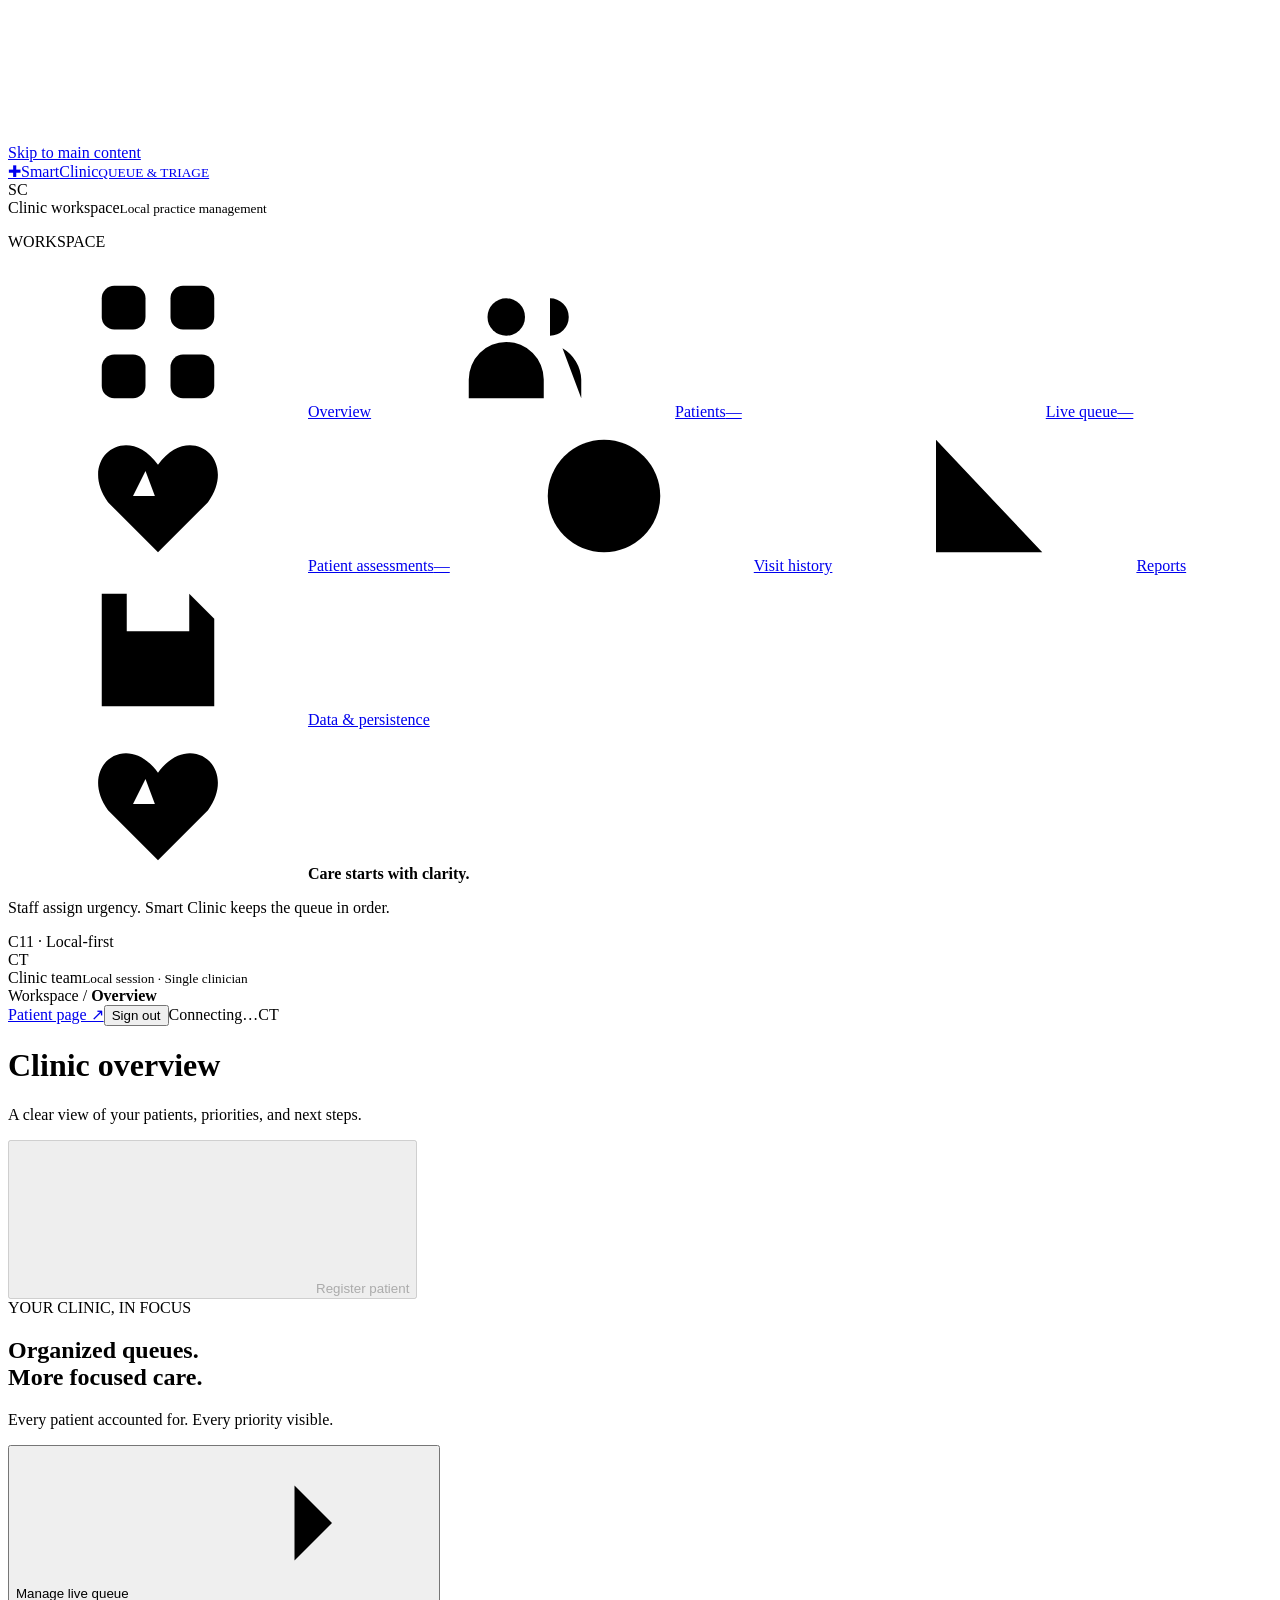
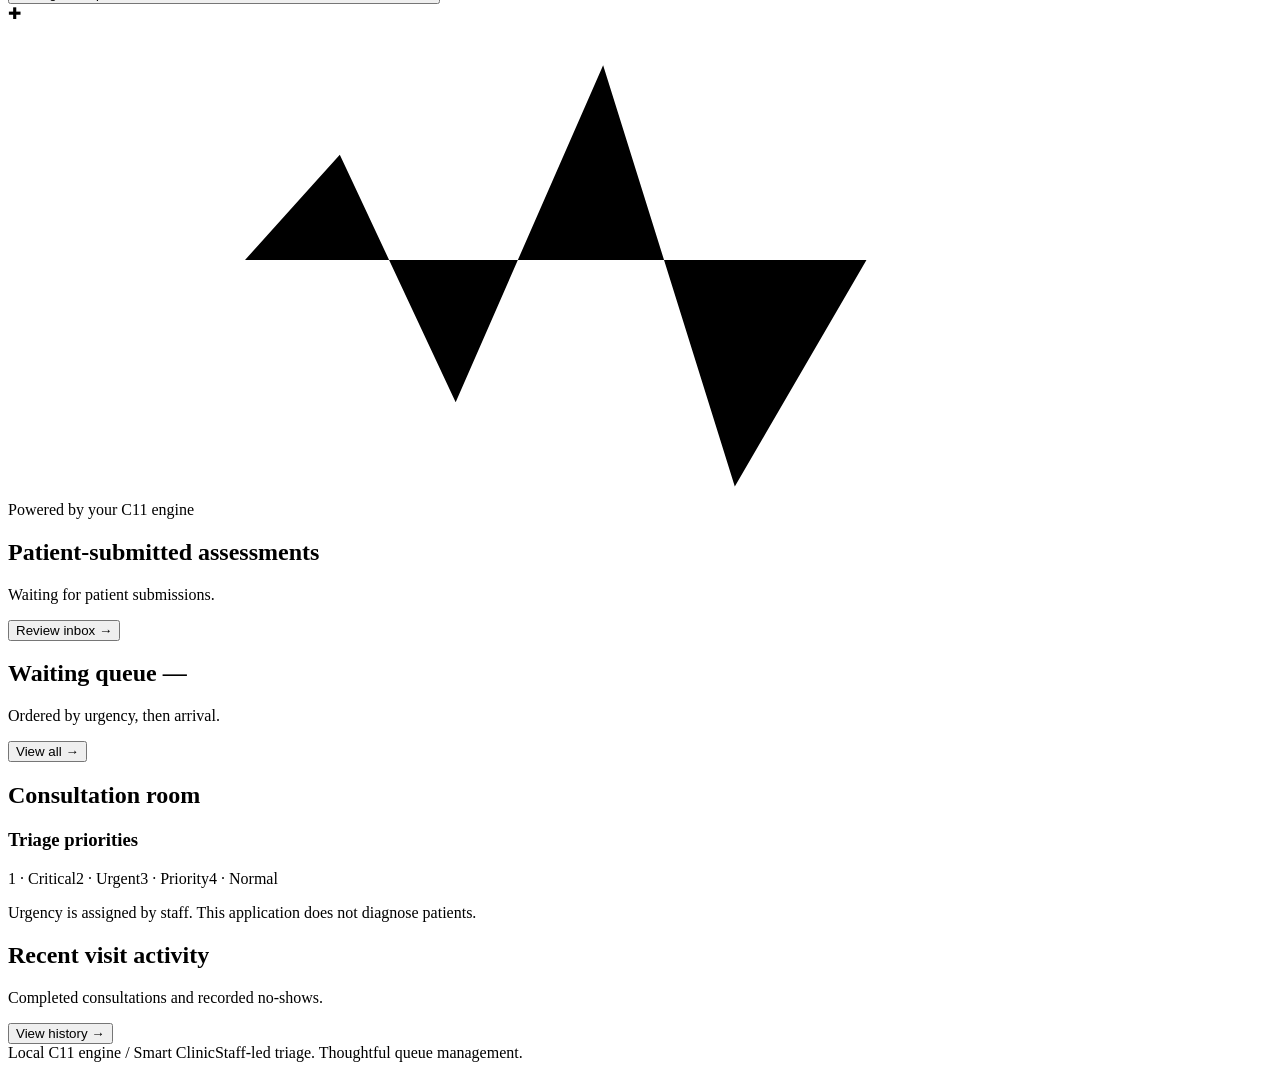
==== web/index.html @ 5be1c5fa "Add Windows-compatible build and launch workflow for clinic web app" ====
<!doctype html>
<html lang="en">
<head>
<meta charset="utf-8"><meta name="viewport" content="width=device-width,initial-scale=1">
<title>Smart Clinic — Queue & Triage</title>
<link rel="icon" href="data:image/svg+xml,%3Csvg xmlns='http://www.w3.org/2000/svg' viewBox='0 0 32 32'%3E%3Crect width='32' height='32' rx='8' fill='%232563eb'/%3E%3Cpath d='M13 6h6v7h7v6h-7v7h-6v-7H6v-6h7z' fill='white'/%3E%3C/svg%3E">
<link rel="stylesheet" href="/style.css"><link rel="stylesheet" href="/patient.css"><script defer src="/app.js"></script>
</head>
<body>
<a class="skip" href="#main">Skip to main content</a>
<svg class="svg-defs" aria-hidden="true"><defs>
<symbol id="i-grid" viewBox="0 0 24 24"><rect x="3" y="3" width="7" height="7" rx="2"/><rect x="14" y="3" width="7" height="7" rx="2"/><rect x="3" y="14" width="7" height="7" rx="2"/><rect x="14" y="14" width="7" height="7" rx="2"/></symbol>
<symbol id="i-users" viewBox="0 0 24 24"><circle cx="9" cy="8" r="3"/><path d="M3 21v-3a6 6 0 0 1 12 0v3M16 5a3 3 0 0 1 0 6M21 21v-3a6 6 0 0 0-3-5"/></symbol>
<symbol id="i-list" viewBox="0 0 24 24"><path d="M9 6h12M9 12h12M9 18h12M3 6h1M3 12h1M3 18h1"/></symbol>
<symbol id="i-chart" viewBox="0 0 24 24"><path d="M4 3v18h17M9 16v-5M14 16V7M19 16V4"/></symbol>
<symbol id="i-clock" viewBox="0 0 24 24"><circle cx="12" cy="12" r="9"/><path d="M12 7v5l3 2"/></symbol>
<symbol id="i-save" viewBox="0 0 24 24"><path d="M4 3h13l4 4v14H3V3zM7 3v6h10V3M7 21v-8h10v8"/></symbol>
<symbol id="i-plus" viewBox="0 0 24 24"><path d="M12 5v14M5 12h14"/></symbol>
<symbol id="i-check" viewBox="0 0 24 24"><path d="m5 12 4 4L19 6"/></symbol>
<symbol id="i-arrow" viewBox="0 0 24 24"><path d="M4 12h16m-6-6 6 6-6 6"/></symbol>
<symbol id="i-heart" viewBox="0 0 24 24"><path d="M20 13c5-7-3-13-8-6-5-7-13-1-8 6l8 8zM4 12h4l2-4 3 8 2-4h5"/></symbol>
<symbol id="i-search" viewBox="0 0 24 24"><circle cx="10" cy="10" r="6"/><path d="m15 15 6 6"/></symbol>
<symbol id="i-undo" viewBox="0 0 24 24"><path d="m8 4-5 5 5 5M3 9h11a6 6 0 0 1 0 12h-3"/></symbol>
</defs></svg>
<aside class="sidebar" aria-label="Main navigation">
<a class="brand" href="#dashboard"><span class="brand-mark">✚</span><span>Smart<span class="brand-light">Clinic</span><small>QUEUE & TRIAGE</small></span></a>
<div class="workspace"><span class="workspace-icon">SC</span><div>Clinic workspace<small>Local practice management</small></div><span class="online-dot"></span></div>
<p class="nav-label">WORKSPACE</p>
<nav id="navigation">
<a href="#dashboard" data-page="dashboard"><svg><use href="#i-grid"/></svg>Overview</a>
<a href="#patients" data-page="patients"><svg><use href="#i-users"/></svg>Patients<span id="nav-patients" class="nav-count">—</span></a>
<a href="#queue" data-page="queue"><svg><use href="#i-list"/></svg>Live queue<span id="nav-queue" class="nav-count">—</span></a>
<a href="#assessments" data-page="assessments"><svg><use href="#i-heart"/></svg>Patient assessments<span id="nav-assessments" class="nav-count">—</span></a>
<a href="#history" data-page="history"><svg><use href="#i-clock"/></svg>Visit history</a>
<a href="#reports" data-page="reports"><svg><use href="#i-chart"/></svg>Reports</a>
<a href="#storage" data-page="storage"><svg><use href="#i-save"/></svg>Data & persistence</a>
</nav>
<div class="sidebar-note"><svg><use href="#i-heart"/></svg><strong>Care starts with clarity.</strong><p>Staff assign urgency. Smart Clinic keeps the queue in order.</p><span>C11 · Local-first</span></div>
<div class="sidebar-bottom"><span class="avatar">CT</span><div>Clinic team<small>Local session · Single clinician</small></div></div>
</aside>
<div class="app-shell">
<header class="topbar"><span class="breadcrumb">Workspace <span>/</span> <b id="breadcrumb">Overview</b></span><div class="header-right"><a href="/patient" target="_blank" rel="noopener" class="text-button">Patient page ↗</a><button class="text-button" id="staff-logout">Sign out</button><span id="connection" role="status" class="connection">Connecting…</span><span class="avatar small">CT</span></div></header>
<main id="main" tabindex="-1">
<div id="demo-banner" class="demo-banner" hidden>FICTIONAL DEMO WORKSPACE · Separate demo.db · Not your saved clinic records</div>
<div id="error-banner" class="error-banner" role="alert" hidden><span id="error-text"></span><button id="dismiss-error" class="text-button">Dismiss</button></div>
<div class="page-heading"><div><p class="eyebrow" id="date-label"></p><h1 id="page-title">Clinic overview</h1><p id="page-description">A clear view of your patients, priorities, and next steps.</p></div><button class="primary" data-register disabled><svg><use href="#i-plus"/></svg>Register patient</button></div>
<div id="assessment-alert" class="staff-alert" role="alert" hidden></div>
<section id="page-dashboard" class="page" aria-label="Dashboard">
<div class="welcome"><div><span class="welcome-label">YOUR CLINIC, IN FOCUS</span><h2>Organized queues.<br>More focused care.</h2><p>Every patient accounted for. Every priority visible.</p><button class="white-button" data-go="queue">Manage live queue <svg><use href="#i-arrow"/></svg></button></div><div class="welcome-art" aria-hidden="true"><div class="art-cross">✚</div><div class="art-pulse"><svg viewBox="0 0 240 90"><path d="M0 45h45l18-20 22 47 28-64 25 80 25-43h77"/></svg></div><div class="art-tag"><span class="online-dot"></span>Powered by your C11 engine</div></div></div>
<article class="panel"><div class="panel-heading"><div><h2>Patient-submitted assessments</h2><p id="assessment-overview">Waiting for patient submissions.</p></div><button class="text-button" data-go="assessments">Review inbox →</button></div></article>
<div id="stats" class="stats-grid" aria-live="polite"></div>
<div class="dashboard-columns"><article class="panel"><div class="panel-heading"><div><h2>Waiting queue <span id="queue-count" class="count-pill">—</span></h2><p>Ordered by urgency, then arrival.</p></div><button class="text-button" data-go="queue">View all →</button></div><div id="dashboard-queue" class="table-wrap"></div></article><aside><article class="panel consultation"><div class="panel-heading"><h2>Consultation room</h2><span class="room-dot"></span></div><div id="dashboard-active"></div></article><article class="panel legend"><h3>Triage priorities</h3><div><span class="severity s1">1 · Critical</span><span class="severity s2">2 · Urgent</span><span class="severity s3">3 · Priority</span><span class="severity s4">4 · Normal</span></div><p>Urgency is assigned by staff. This application does not diagnose patients.</p></article></aside></div>
<article class="panel"><div class="panel-heading"><div><h2>Recent visit activity</h2><p>Completed consultations and recorded no-shows.</p></div><button class="text-button" data-go="history">View history →</button></div><div id="dashboard-history"></div></article>
</section>
<section id="page-patients" class="page" hidden aria-label="Patients">
<article class="panel"><div class="panel-heading"><div><h2>Patient directory</h2><p>Generated IDs stay unique. Names can be shared by different patients.</p></div></div><form id="search-form" class="toolbar"><label>Search by<select id="search-kind"><option value="find_id">Patient ID</option><option value="find_name">Exact name</option></select></label><label class="grow">Search term<input id="search-term" required placeholder="Enter a patient ID" autocomplete="off"></label><button class="primary" type="submit"><svg><use href="#i-search"/></svg>Search</button><button type="button" id="clear-search" class="secondary">Show all</button></form><p id="search-note" class="muted inset" aria-live="polite"></p><div id="patients-table" class="table-wrap"></div></article>
</section>
<section id="page-queue" class="page" hidden aria-label="Live queue">
<div class="queue-toolbar"><div class="inline-note"><span class="online-dot"></span>Live updates every 5 seconds · 15-minute consultation estimate</div><button class="secondary" data-action="undo"><svg><use href="#i-undo"/></svg>Undo latest eligible check-in</button></div>
<div class="dashboard-columns"><article class="panel"><div class="panel-heading"><div><h2>Patients awaiting care</h2><p>Critical → Urgent → Priority → Normal. Equal priorities keep arrival order.</p></div></div><div id="live-queue" class="table-wrap"></div></article><article class="panel consultation"><div class="panel-heading"><h2>Consultation room</h2></div><div id="queue-active"></div></article></div>
<p class="footnote">Estimates account for the active consultation and patients ahead. Future urgent arrivals may change waiting times.</p>
</section>
<section id="page-assessments" class="page" hidden aria-label="Patient assessment inbox"><article class="panel"><div class="panel-heading"><div><h2>Patient-completed symptom assessments</h2><p>Review their own words and demonstration suggestions. Only staff-confirmed priority enters the C queue.</p></div></div><div id="assessment-inbox"></div></article></section>
<section id="page-history" class="page" hidden aria-label="Visit history"><article class="panel"><div class="panel-heading"><div><h2>Patient visit history</h2><p>Each completed or missed visit is retained independently.</p></div></div><div class="toolbar"><label class="grow">Patient<select id="history-patient"><option value="">All patients</option></select></label><label>Display order<select id="history-order"><option value="newest">Newest first</option><option value="oldest">Oldest first</option></select></label></div><div id="history-table" class="table-wrap"></div></article></section>
<section id="page-reports" class="page" hidden aria-label="Reports"><article class="panel"><div class="panel-heading"><div><h2>Patient & triage report</h2><p>Reports are sorted by the actual C algorithms, not in your browser.</p></div><button id="download-report" class="secondary" disabled>Download CSV</button></div><form id="report-form" class="toolbar"><label class="grow">Sort by<select id="report-key"><option value="0">Patient name</option><option value="1">Patient ID</option><option value="2">Severity</option></select></label><label class="grow">C sorting algorithm<select id="report-algorithm"><option value="1">Merge Sort · O(n log n)</option><option value="2">Insertion Sort · O(n²)</option></select></label><button type="submit" class="primary">Generate report</button></form><p id="report-note" class="muted inset">Choose an algorithm and generate a report.</p><div id="report-table" class="table-wrap"></div></article><div id="report-stats" class="stats-grid compact"></div></section>
<section id="page-storage" class="page" hidden aria-label="Data and persistence"><div class="storage-grid"><article class="panel storage-card"><div class="storage-icon"><svg><use href="#i-save"/></svg></div><h2>Your records stay local.</h2><p>Successful changes are saved automatically. If a save fails, the change is rolled back and an error is shown.</p><dl id="storage-details"></dl><div class="button-row"><button class="primary" data-action="save">Save snapshot now</button><button class="secondary" data-action="load">Reload from disk</button></div></article><article class="panel storage-card"><h2>Safe, predictable sessions</h2><ul class="feature-list"><li><strong>One local workspace</strong><span>This server binds only to 127.0.0.1 and locks its database against another web server.</span></li><li><strong>Resume where you left off</strong><span>Queue order, patient IDs, visits, and the active consultation are restored on restart.</span></li><li><strong>Session-only undo</strong><span>Undo records reset when you restart or reload. Completed and missed visits are never undone.</span></li><li><strong>Keep a backup</strong><span>With the app stopped, copy the database to a safe location. Files are not encrypted.</span></li></ul></article></div></section>
<footer><span><span class="online-dot"></span>Local C11 engine <span class="footer-divider">/</span> Smart Clinic</span><span>Staff-led triage. Thoughtful queue management.</span></footer>
</main></div>
<dialog id="registration-dialog" aria-labelledby="registration-title"><form id="registration-form"><div class="dialog-heading"><div><p class="eyebrow">PATIENT INTAKE</p><h2 id="registration-title">Register a patient</h2></div><button type="button" class="close-button" data-close aria-label="Close registration">×</button></div><p class="muted">Start with the essentials. Triage severity must be assigned by a staff member.</p><label>Patient ID<input id="new-id" readonly aria-describedby="id-help"></label><small id="id-help">Generated by the C engine on registration; never reused.</small><label>Full name<input name="name" id="new-name" required autocomplete="off" placeholder="e.g. Alex Example"></label><label>Age<input name="age" id="new-age" type="number" min="0" max="150" step="1" required placeholder="Years"></label><fieldset><legend>Staff-assigned severity <span class="required">*</span></legend><div class="severity-options"><label><input type="radio" name="severity" value="1" required><span class="severity s1">1 · Critical</span></label><label><input type="radio" name="severity" value="2"><span class="severity s2">2 · Urgent</span></label><label><input type="radio" name="severity" value="3"><span class="severity s3">3 · Priority</span></label><label><input type="radio" name="severity" value="4"><span class="severity s4">4 · Normal</span></label></div></fieldset><label class="checkbox-label"><input id="add-to-queue" type="checkbox" checked>Add to the waiting queue immediately</label><p id="registration-error" class="form-error" role="alert"></p><div class="dialog-actions"><button type="button" class="secondary" data-close>Cancel</button><button type="submit" class="primary">Register patient</button></div></form></dialog>
<dialog id="checkin-dialog" aria-labelledby="checkin-title"><form id="checkin-form"><div class="dialog-heading"><h2 id="checkin-title">Check in patient</h2><button type="button" class="close-button" data-close aria-label="Close check-in">×</button></div><p id="checkin-name" class="muted"></p><label>Assign severity for this visit<select id="checkin-severity" required><option value="">Select severity — required</option><option value="1">1 = Critical</option><option value="2">2 = Urgent</option><option value="3">3 = Priority</option><option value="4">4 = Normal</option></select></label><p id="checkin-error" class="form-error" role="alert"></p><div class="dialog-actions"><button type="button" class="secondary" data-close>Cancel</button><button type="submit" class="primary">Confirm check-in</button></div></form></dialog>
<dialog id="confirm-dialog" aria-labelledby="confirm-title"><div class="dialog-heading"><h2 id="confirm-title">Confirm action</h2><button class="close-button" data-close aria-label="Close confirmation">×</button></div><p id="confirm-description"></p><div class="dialog-actions"><button class="secondary" data-close>Cancel</button><button id="confirm-action" class="primary">Confirm</button></div></dialog>
<dialog id="visit-dialog" aria-labelledby="visit-title"><div class="dialog-heading"><div><p class="eyebrow">PATIENT RECORD</p><h2 id="visit-title">Visit history</h2></div><button class="close-button" data-close aria-label="Close visit history">×</button></div><div id="visit-content"></div></dialog>
<dialog id="staff-login" aria-labelledby="staff-login-title"><form id="staff-login-form"><p class="eyebrow">AUTHORIZED CLINIC STAFF</p><h2 id="staff-login-title">Open the staff workspace</h2><p class="muted">Enter the current staff PIN shown in the local launch terminal. Patients should use the separate patient page.</p><label>Staff PIN<input id="staff-pin" type="password" inputmode="numeric" autocomplete="off" required minlength="8" maxlength="8"></label><p id="staff-login-error" class="form-error" role="alert"></p><div class="dialog-actions"><a href="/patient">Go to patient page</a><button class="primary" type="submit">Sign in as staff</button></div></form></dialog>
<dialog id="assessment-review-dialog" aria-labelledby="assessment-review-title"><form id="assessment-review-form"><div class="dialog-heading"><h2 id="assessment-review-title">Review patient assessment</h2><button type="button" class="close-button" data-close aria-label="Close assessment review">×</button></div><div id="assessment-review-details"></div><label>Staff-confirmed final priority<select id="review-priority" required><option value="">Choose explicitly — required</option><option value="1">1 = Critical</option><option value="2">2 = Urgent</option><option value="3">3 = Priority</option><option value="4">4 = Normal</option></select></label><label>Reviewing staff member<input id="reviewer-name" required maxlength="80" autocomplete="off"></label><label>Override reason / staff assessment notes<textarea id="override-reason" maxlength="500" rows="3" placeholder="Required if changing a suggestion or if no rule matched"></textarea></label><label class="checkbox-label"><input id="staff-confirmed" type="checkbox" required>I have checked the patient identity and reviewed these answers. I confirm this final priority.</label><p id="review-error" class="form-error" role="alert"></p><div class="dialog-actions"><button class="secondary" type="button" data-close>Cancel</button><button class="primary" type="submit">Confirm priority & add to queue</button></div></form></dialog>
<dialog id="invitation-dialog" aria-labelledby="invitation-title"><div class="dialog-heading"><h2 id="invitation-title">Patient assessment invitation</h2><button class="close-button" data-close aria-label="Close invitation">×</button></div><p id="invitation-person"></p><p class="muted">Give this code only to this patient. Ask them to complete the checklist themselves. The code expires in 24 hours and can be used once.</p><p id="invitation-code" class="intake-code"></p><p><a id="invitation-link" target="_blank" rel="noopener">Open patient-specific assessment page ↗</a></p></dialog>
<div id="toast" class="toast" role="status" hidden></div>
</body></html>
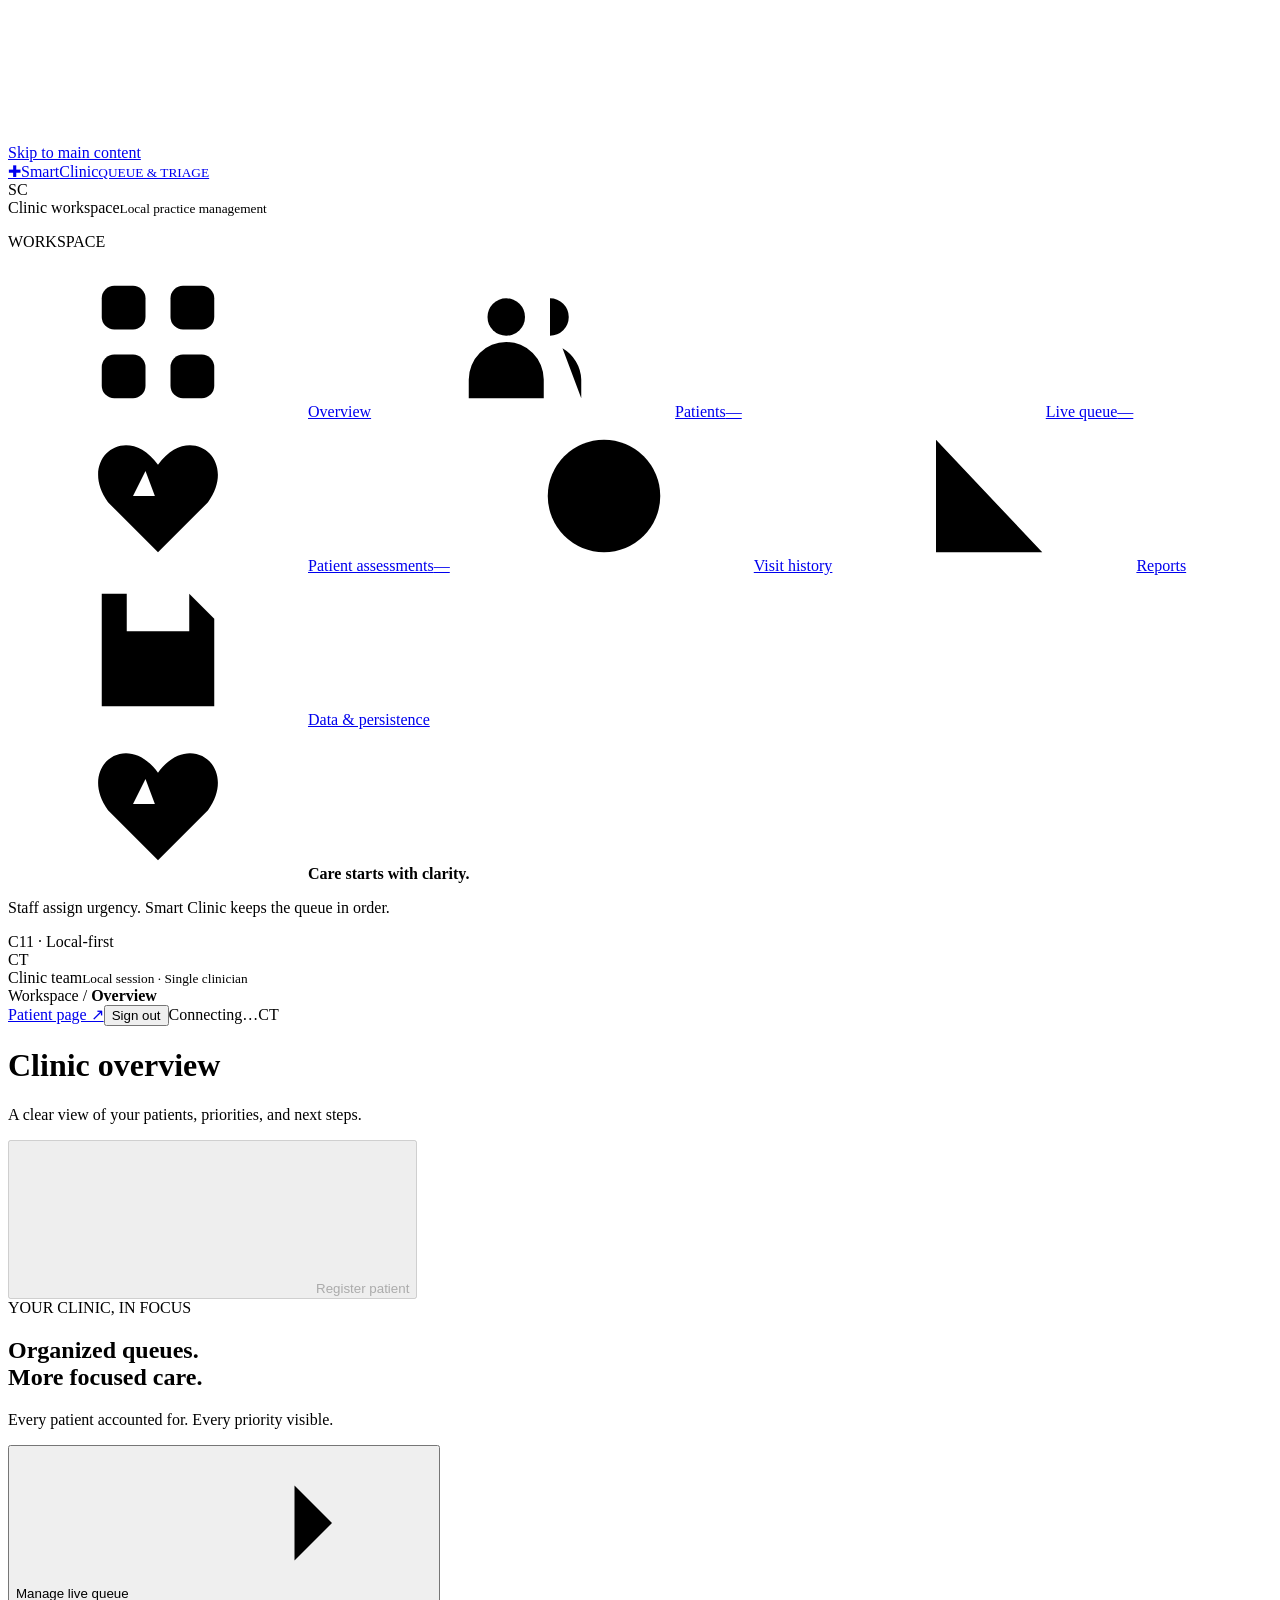
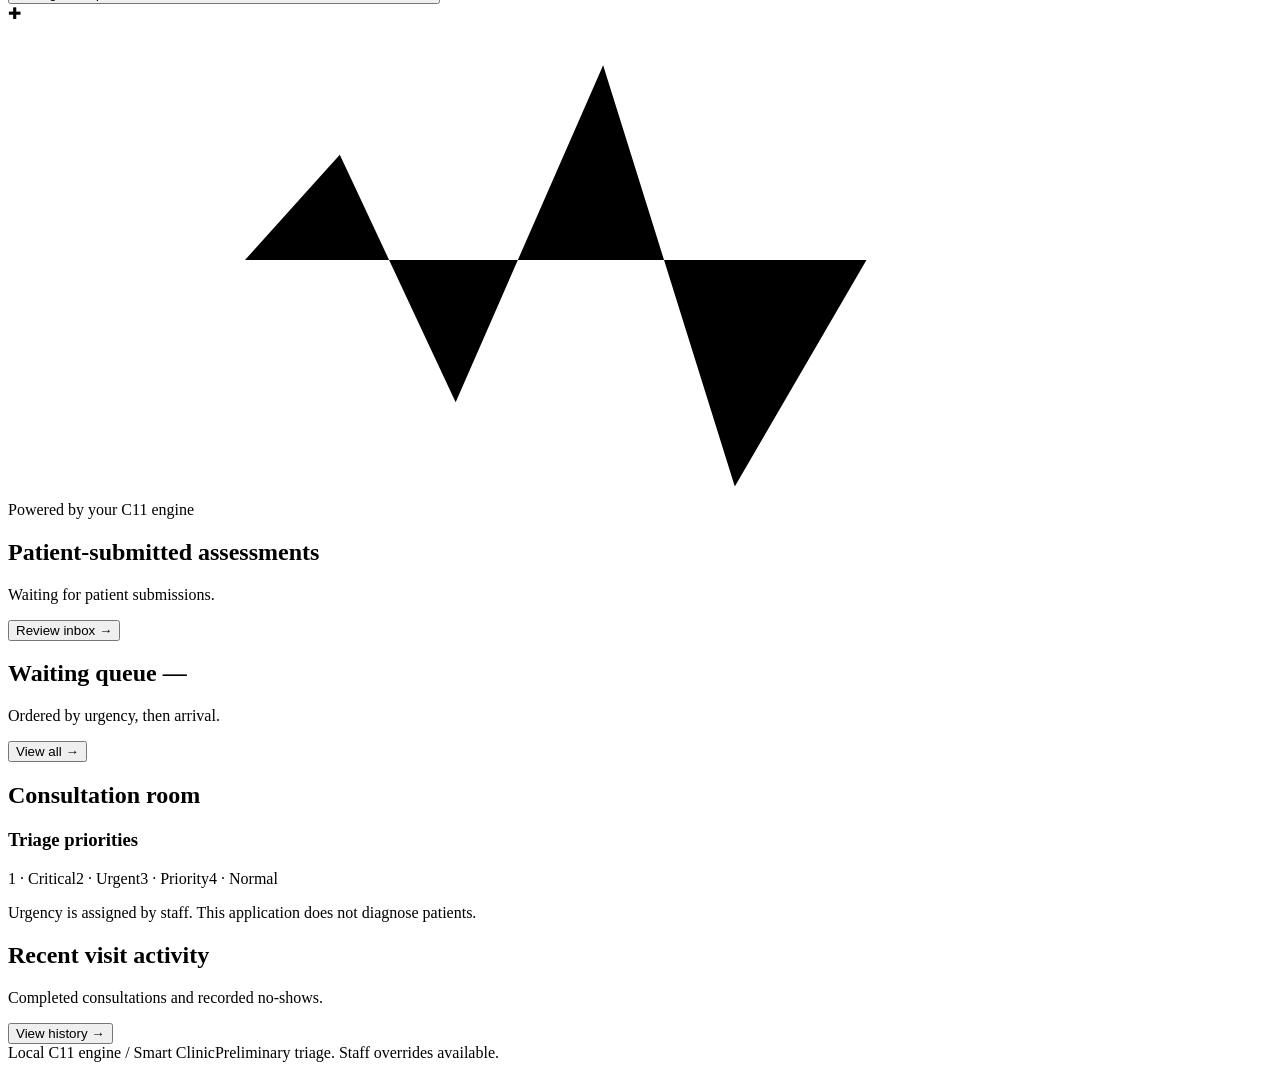
==== commit b7f5759a: "Enhance patient symptom triage with automatic C queue admission" ====
--- a/web/index.html
+++ b/web/index.html
@@ -60,18 +60,18 @@
 <div class="dashboard-columns"><article class="panel"><div class="panel-heading"><div><h2>Patients awaiting care</h2><p>Critical → Urgent → Priority → Normal. Equal priorities keep arrival order.</p></div></div><div id="live-queue" class="table-wrap"></div></article><article class="panel consultation"><div class="panel-heading"><h2>Consultation room</h2></div><div id="queue-active"></div></article></div>
 <p class="footnote">Estimates account for the active consultation and patients ahead. Future urgent arrivals may change waiting times.</p>
 </section>
-<section id="page-assessments" class="page" hidden aria-label="Patient assessment inbox"><article class="panel"><div class="panel-heading"><div><h2>Patient-completed symptom assessments</h2><p>Review their own words and demonstration suggestions. Only staff-confirmed priority enters the C queue.</p></div></div><div id="assessment-inbox"></div></article></section>
+<section id="page-assessments" class="page" hidden aria-label="Patient assessment inbox"><article class="panel"><div class="panel-heading"><div><h2>Patient-completed symptom assessments</h2><p>Patients join the C queue with an automatic preliminary priority. Review their answers and optionally override a waiting patient.</p></div></div><div id="assessment-inbox"></div></article></section>
 <section id="page-history" class="page" hidden aria-label="Visit history"><article class="panel"><div class="panel-heading"><div><h2>Patient visit history</h2><p>Each completed or missed visit is retained independently.</p></div></div><div class="toolbar"><label class="grow">Patient<select id="history-patient"><option value="">All patients</option></select></label><label>Display order<select id="history-order"><option value="newest">Newest first</option><option value="oldest">Oldest first</option></select></label></div><div id="history-table" class="table-wrap"></div></article></section>
 <section id="page-reports" class="page" hidden aria-label="Reports"><article class="panel"><div class="panel-heading"><div><h2>Patient & triage report</h2><p>Reports are sorted by the actual C algorithms, not in your browser.</p></div><button id="download-report" class="secondary" disabled>Download CSV</button></div><form id="report-form" class="toolbar"><label class="grow">Sort by<select id="report-key"><option value="0">Patient name</option><option value="1">Patient ID</option><option value="2">Severity</option></select></label><label class="grow">C sorting algorithm<select id="report-algorithm"><option value="1">Merge Sort · O(n log n)</option><option value="2">Insertion Sort · O(n²)</option></select></label><button type="submit" class="primary">Generate report</button></form><p id="report-note" class="muted inset">Choose an algorithm and generate a report.</p><div id="report-table" class="table-wrap"></div></article><div id="report-stats" class="stats-grid compact"></div></section>
 <section id="page-storage" class="page" hidden aria-label="Data and persistence"><div class="storage-grid"><article class="panel storage-card"><div class="storage-icon"><svg><use href="#i-save"/></svg></div><h2>Your records stay local.</h2><p>Successful changes are saved automatically. If a save fails, the change is rolled back and an error is shown.</p><dl id="storage-details"></dl><div class="button-row"><button class="primary" data-action="save">Save snapshot now</button><button class="secondary" data-action="load">Reload from disk</button></div></article><article class="panel storage-card"><h2>Safe, predictable sessions</h2><ul class="feature-list"><li><strong>One local workspace</strong><span>This server binds only to 127.0.0.1 and locks its database against another web server.</span></li><li><strong>Resume where you left off</strong><span>Queue order, patient IDs, visits, and the active consultation are restored on restart.</span></li><li><strong>Session-only undo</strong><span>Undo records reset when you restart or reload. Completed and missed visits are never undone.</span></li><li><strong>Keep a backup</strong><span>With the app stopped, copy the database to a safe location. Files are not encrypted.</span></li></ul></article></div></section>
-<footer><span><span class="online-dot"></span>Local C11 engine <span class="footer-divider">/</span> Smart Clinic</span><span>Staff-led triage. Thoughtful queue management.</span></footer>
+<footer><span><span class="online-dot"></span>Local C11 engine <span class="footer-divider">/</span> Smart Clinic</span><span>Preliminary triage. Staff overrides available.</span></footer>
 </main></div>
 <dialog id="registration-dialog" aria-labelledby="registration-title"><form id="registration-form"><div class="dialog-heading"><div><p class="eyebrow">PATIENT INTAKE</p><h2 id="registration-title">Register a patient</h2></div><button type="button" class="close-button" data-close aria-label="Close registration">×</button></div><p class="muted">Start with the essentials. Triage severity must be assigned by a staff member.</p><label>Patient ID<input id="new-id" readonly aria-describedby="id-help"></label><small id="id-help">Generated by the C engine on registration; never reused.</small><label>Full name<input name="name" id="new-name" required autocomplete="off" placeholder="e.g. Alex Example"></label><label>Age<input name="age" id="new-age" type="number" min="0" max="150" step="1" required placeholder="Years"></label><fieldset><legend>Staff-assigned severity <span class="required">*</span></legend><div class="severity-options"><label><input type="radio" name="severity" value="1" required><span class="severity s1">1 · Critical</span></label><label><input type="radio" name="severity" value="2"><span class="severity s2">2 · Urgent</span></label><label><input type="radio" name="severity" value="3"><span class="severity s3">3 · Priority</span></label><label><input type="radio" name="severity" value="4"><span class="severity s4">4 · Normal</span></label></div></fieldset><label class="checkbox-label"><input id="add-to-queue" type="checkbox" checked>Add to the waiting queue immediately</label><p id="registration-error" class="form-error" role="alert"></p><div class="dialog-actions"><button type="button" class="secondary" data-close>Cancel</button><button type="submit" class="primary">Register patient</button></div></form></dialog>
 <dialog id="checkin-dialog" aria-labelledby="checkin-title"><form id="checkin-form"><div class="dialog-heading"><h2 id="checkin-title">Check in patient</h2><button type="button" class="close-button" data-close aria-label="Close check-in">×</button></div><p id="checkin-name" class="muted"></p><label>Assign severity for this visit<select id="checkin-severity" required><option value="">Select severity — required</option><option value="1">1 = Critical</option><option value="2">2 = Urgent</option><option value="3">3 = Priority</option><option value="4">4 = Normal</option></select></label><p id="checkin-error" class="form-error" role="alert"></p><div class="dialog-actions"><button type="button" class="secondary" data-close>Cancel</button><button type="submit" class="primary">Confirm check-in</button></div></form></dialog>
 <dialog id="confirm-dialog" aria-labelledby="confirm-title"><div class="dialog-heading"><h2 id="confirm-title">Confirm action</h2><button class="close-button" data-close aria-label="Close confirmation">×</button></div><p id="confirm-description"></p><div class="dialog-actions"><button class="secondary" data-close>Cancel</button><button id="confirm-action" class="primary">Confirm</button></div></dialog>
 <dialog id="visit-dialog" aria-labelledby="visit-title"><div class="dialog-heading"><div><p class="eyebrow">PATIENT RECORD</p><h2 id="visit-title">Visit history</h2></div><button class="close-button" data-close aria-label="Close visit history">×</button></div><div id="visit-content"></div></dialog>
 <dialog id="staff-login" aria-labelledby="staff-login-title"><form id="staff-login-form"><p class="eyebrow">AUTHORIZED CLINIC STAFF</p><h2 id="staff-login-title">Open the staff workspace</h2><p class="muted">Enter the current staff PIN shown in the local launch terminal. Patients should use the separate patient page.</p><label>Staff PIN<input id="staff-pin" type="password" inputmode="numeric" autocomplete="off" required minlength="8" maxlength="8"></label><p id="staff-login-error" class="form-error" role="alert"></p><div class="dialog-actions"><a href="/patient">Go to patient page</a><button class="primary" type="submit">Sign in as staff</button></div></form></dialog>
-<dialog id="assessment-review-dialog" aria-labelledby="assessment-review-title"><form id="assessment-review-form"><div class="dialog-heading"><h2 id="assessment-review-title">Review patient assessment</h2><button type="button" class="close-button" data-close aria-label="Close assessment review">×</button></div><div id="assessment-review-details"></div><label>Staff-confirmed final priority<select id="review-priority" required><option value="">Choose explicitly — required</option><option value="1">1 = Critical</option><option value="2">2 = Urgent</option><option value="3">3 = Priority</option><option value="4">4 = Normal</option></select></label><label>Reviewing staff member<input id="reviewer-name" required maxlength="80" autocomplete="off"></label><label>Override reason / staff assessment notes<textarea id="override-reason" maxlength="500" rows="3" placeholder="Required if changing a suggestion or if no rule matched"></textarea></label><label class="checkbox-label"><input id="staff-confirmed" type="checkbox" required>I have checked the patient identity and reviewed these answers. I confirm this final priority.</label><p id="review-error" class="form-error" role="alert"></p><div class="dialog-actions"><button class="secondary" type="button" data-close>Cancel</button><button class="primary" type="submit">Confirm priority & add to queue</button></div></form></dialog>
+<dialog id="assessment-review-dialog" aria-labelledby="assessment-review-title"><form id="assessment-review-form"><div class="dialog-heading"><h2 id="assessment-review-title">Review patient assessment</h2><button type="button" class="close-button" data-close aria-label="Close assessment review">×</button></div><div id="assessment-review-details"></div><label>Staff-confirmed final priority<select id="review-priority" required><option value="">Choose explicitly — required</option><option value="1">1 = Critical</option><option value="2">2 = Urgent</option><option value="3">3 = Priority</option><option value="4">4 = Normal</option></select></label><label>Reviewing staff member<input id="reviewer-name" required maxlength="80" autocomplete="off"></label><label>Override reason / staff assessment notes<textarea id="override-reason" maxlength="500" rows="3" placeholder="Required if changing a suggestion or if no rule matched"></textarea></label><label class="checkbox-label"><input id="staff-confirmed" type="checkbox" required>I have checked the patient identity and reviewed these answers. I confirm this final priority.</label><p id="review-error" class="form-error" role="alert"></p><div class="dialog-actions"><button class="secondary" type="button" data-close>Cancel</button><button class="primary" type="submit">Save staff priority</button></div></form></dialog>
 <dialog id="invitation-dialog" aria-labelledby="invitation-title"><div class="dialog-heading"><h2 id="invitation-title">Patient assessment invitation</h2><button class="close-button" data-close aria-label="Close invitation">×</button></div><p id="invitation-person"></p><p class="muted">Give this code only to this patient. Ask them to complete the checklist themselves. The code expires in 24 hours and can be used once.</p><p id="invitation-code" class="intake-code"></p><p><a id="invitation-link" target="_blank" rel="noopener">Open patient-specific assessment page ↗</a></p></dialog>
 <div id="toast" class="toast" role="status" hidden></div>
 </body></html>
